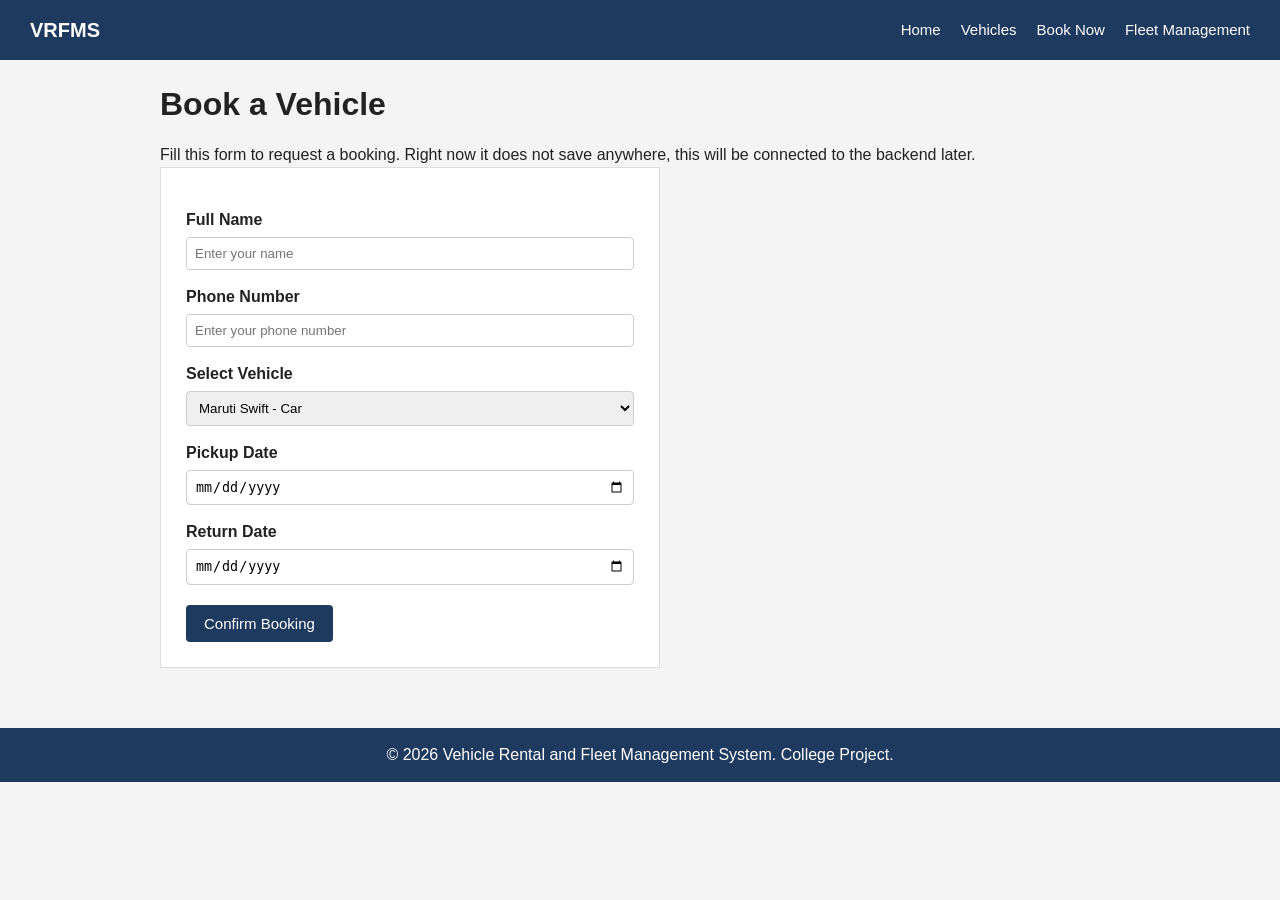
==== booking.html @ b18475ec "Add booking page" ====
<!DOCTYPE html>
<html lang="en">
<head>
    <meta charset="UTF-8">
    <title>Book a Vehicle</title>
    <link rel="stylesheet" href="css/common.css">
    <link rel="stylesheet" href="css/booking.css">
</head>
<body>

    <!-- Navbar -->
    <nav class="navbar">
        <div class="logo">VRFMS</div>
        <ul>
            <li><a href="index.html">Home</a></li>
            <li><a href="vehicles.html">Vehicles</a></li>
            <li><a href="booking.html">Book Now</a></li>
            <li><a href="fleet.html">Fleet Management</a></li>
        </ul>
    </nav>

    <div class="container">
        <h1>Book a Vehicle</h1>
        <p>Fill this form to request a booking. Right now it does not save anywhere, this will be connected to the backend later.</p>

        <form class="booking-form" action="#" method="post">

            <label for="fullname">Full Name</label>
            <input type="text" id="fullname" name="fullname" placeholder="Enter your name" required>

            <label for="phone">Phone Number</label>
            <input type="tel" id="phone" name="phone" placeholder="Enter your phone number" required>

            <label for="vehicle">Select Vehicle</label>
            <select id="vehicle" name="vehicle">
                <option value="swift">Maruti Swift - Car</option>
                <option value="creta">Hyundai Creta - SUV</option>
                <option value="re-classic">Royal Enfield Classic - Bike</option>
                <option value="bolero">Mahindra Bolero - Van</option>
            </select>

            <label for="pickup-date">Pickup Date</label>
            <input type="date" id="pickup-date" name="pickup-date" required>

            <label for="return-date">Return Date</label>
            <input type="date" id="return-date" name="return-date" required>

            <button type="submit">Confirm Booking</button>

        </form>
    </div>

    <footer class="footer">
        <p>&copy; 2026 Vehicle Rental and Fleet Management System. College Project.</p>
    </footer>

</body>
</html>
---- css/common.css ----
/* =========================================
   Common styles - used by ALL pages
   (navbar, footer, general layout, buttons)
   Owner: Member 1 (Team Lead) - others should
   only touch this file if the whole team agrees.
   ========================================= */

* {
    margin: 0;
    padding: 0;
    box-sizing: border-box;
}

body {
    font-family: Arial, Helvetica, sans-serif;
    background-color: #f4f4f4;
    color: #222;
    line-height: 1.5;
}

.navbar {
    background-color: #1e3a5f;
    padding: 15px 30px;
    display: flex;
    justify-content: space-between;
    align-items: center;
}

.navbar .logo {
    color: white;
    font-size: 20px;
    font-weight: bold;
}

.navbar ul {
    list-style: none;
    display: flex;
    gap: 20px;
}

.navbar ul li a {
    color: white;
    text-decoration: none;
    font-size: 15px;
}

.navbar ul li a:hover {
    text-decoration: underline;
}

.footer {
    background-color: #1e3a5f;
    color: white;
    text-align: center;
    padding: 15px;
    margin-top: 40px;
}

.container {
    max-width: 1000px;
    margin: 0 auto;
    padding: 20px;
}

h1, h2 {
    margin-bottom: 15px;
}

button, .btn {
    background-color: #1e3a5f;
    color: white;
    border: none;
    padding: 10px 18px;
    cursor: pointer;
    font-size: 15px;
    border-radius: 4px;
    text-decoration: none;
    display: inline-block;
}

button:hover, .btn:hover {
    background-color: #14283f;
}
---- css/booking.css ----
/* Booking page (booking.html) styles - Owner: Member 3 */

.booking-form {
    background: white;
    padding: 25px;
    border: 1px solid #ddd;
    max-width: 500px;
}

.booking-form label {
    display: block;
    margin-top: 15px;
    margin-bottom: 5px;
    font-weight: bold;
}

.booking-form input,
.booking-form select {
    width: 100%;
    padding: 8px;
    border: 1px solid #ccc;
    border-radius: 4px;
}

.booking-form button {
    margin-top: 20px;
}
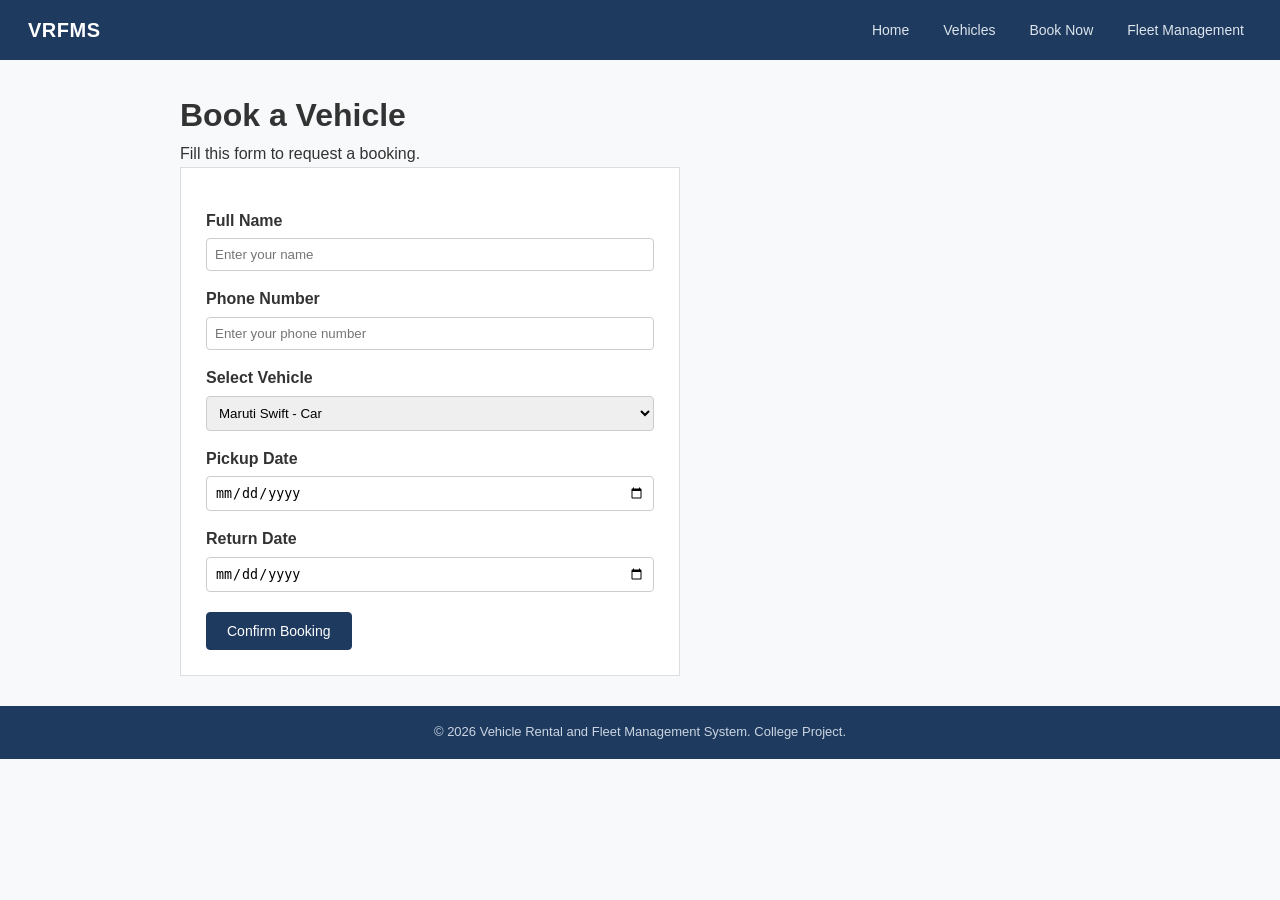
==== commit 43aa5375: "Update booking form and improve input validation Removed placeholder text about backend connection a" ====
--- a/booking.html
+++ b/booking.html
@@ -1,14 +1,16 @@
+
 <!DOCTYPE html>
 <html lang="en">
 <head>
     <meta charset="UTF-8">
+    <meta name="viewport" content="width=device-width, initial-scale=1.0">
     <title>Book a Vehicle</title>
+
     <link rel="stylesheet" href="css/common.css">
     <link rel="stylesheet" href="css/booking.css">
 </head>
 <body>
 
-    <!-- Navbar -->
     <nav class="navbar">
         <div class="logo">VRFMS</div>
         <ul>
@@ -21,18 +23,21 @@
 
     <div class="container">
         <h1>Book a Vehicle</h1>
-        <p>Fill this form to request a booking. Right now it does not save anywhere, this will be connected to the backend later.</p>
+        <p>Fill this form to request a booking.</p>
 
         <form class="booking-form" action="#" method="post">
 
             <label for="fullname">Full Name</label>
-            <input type="text" id="fullname" name="fullname" placeholder="Enter your name" required>
+            <input type="text" id="fullname" name="fullname"
+                   placeholder="Enter your name" required>
 
             <label for="phone">Phone Number</label>
-            <input type="tel" id="phone" name="phone" placeholder="Enter your phone number" required>
+            <input type="tel" id="phone" name="phone"
+                   placeholder="Enter your phone number"
+                   pattern="[0-9]{10}" required>
 
             <label for="vehicle">Select Vehicle</label>
-            <select id="vehicle" name="vehicle">
+            <select id="vehicle" name="vehicle" required>
                 <option value="swift">Maruti Swift - Car</option>
                 <option value="creta">Hyundai Creta - SUV</option>
                 <option value="re-classic">Royal Enfield Classic - Bike</option>
@@ -40,10 +45,12 @@
             </select>
 
             <label for="pickup-date">Pickup Date</label>
-            <input type="date" id="pickup-date" name="pickup-date" required>
+            <input type="date" id="pickup-date"
+                   name="pickup-date" required>
 
             <label for="return-date">Return Date</label>
-            <input type="date" id="return-date" name="return-date" required>
+            <input type="date" id="return-date"
+                   name="return-date" required>
 
             <button type="submit">Confirm Booking</button>
 
--- a/css/common.css
+++ b/css/common.css
@@ -1,9 +1,4 @@
-/* =========================================
-   Common styles - used by ALL pages
-   (navbar, footer, general layout, buttons)
-   Owner: Member 1 (Team Lead) - others should
-   only touch this file if the whole team agrees.
-   ========================================= */
+   /* Common styles - used by ALL pages  (navbar, footer, general layout, buttons)*/   
 
 * {
     margin: 0;
@@ -13,71 +8,88 @@
 
 body {
     font-family: Arial, Helvetica, sans-serif;
-    background-color: #f4f4f4;
-    color: #222;
-    line-height: 1.5;
+    background-color: #f7f9fa;
+    color: #333333;
+    line-height: 1.6;
 }
 
+/* for footer at bottom */
+.whole {
+    min-height: 100vh;
+    display: flex;
+    flex-direction: column;
+}
+
+/* Navbar */
 .navbar {
     background-color: #1e3a5f;
-    padding: 15px 30px;
+    padding: 14px 28px;
     display: flex;
     justify-content: space-between;
     align-items: center;
 }
 
 .navbar .logo {
-    color: white;
+    color: #ffffff;
     font-size: 20px;
     font-weight: bold;
+    letter-spacing: 0.5px;
 }
 
 .navbar ul {
     list-style: none;
     display: flex;
-    gap: 20px;
+    gap: 18px;
 }
 
 .navbar ul li a {
-    color: white;
+    color: #dce4ec;
     text-decoration: none;
-    font-size: 15px;
+    font-size: 14px;
+    padding: 5px 8px;
+    border-radius: 4px;
 }
 
 .navbar ul li a:hover {
-    text-decoration: underline;
+    color: #ffffff;
+    background-color: rgba(255, 255, 255, 0.1);
 }
 
-.footer {
-    background-color: #1e3a5f;
-    color: white;
-    text-align: center;
-    padding: 15px;
-    margin-top: 40px;
+/* Main Container */
+.container {
+    max-width: 960px;
+    width: 100%;
+    margin: 0 auto;
+    padding: 30px 20px;
 }
 
-.container {
-    max-width: 1000px;
-    margin: 0 auto;
-    padding: 20px;
-}
-
-h1, h2 {
-    margin-bottom: 15px;
-}
-
-button, .btn {
+/* Buttons */
+button,
+.btn {
     background-color: #1e3a5f;
-    color: white;
-    border: none;
-    padding: 10px 18px;
+    color: #ffffff;
+    border: 1px solid #1e3a5f;
+    padding: 10px 20px;
     cursor: pointer;
-    font-size: 15px;
+    font-size: 14px;
+    font-weight: 500;
     border-radius: 4px;
     text-decoration: none;
     display: inline-block;
 }
 
-button:hover, .btn:hover {
-    background-color: #14283f;
+button:hover,
+.btn:hover {
+    background-color: #15283f;
+    border-color: #15283f;
 }
+
+/* Sticky Footer */
+.footer {
+    background-color: #1e3a5f;
+    color: #cbd5e1;
+    text-align: center;
+    padding: 16px 20px;
+    font-size: 13px;
+    margin-top: auto;
+}
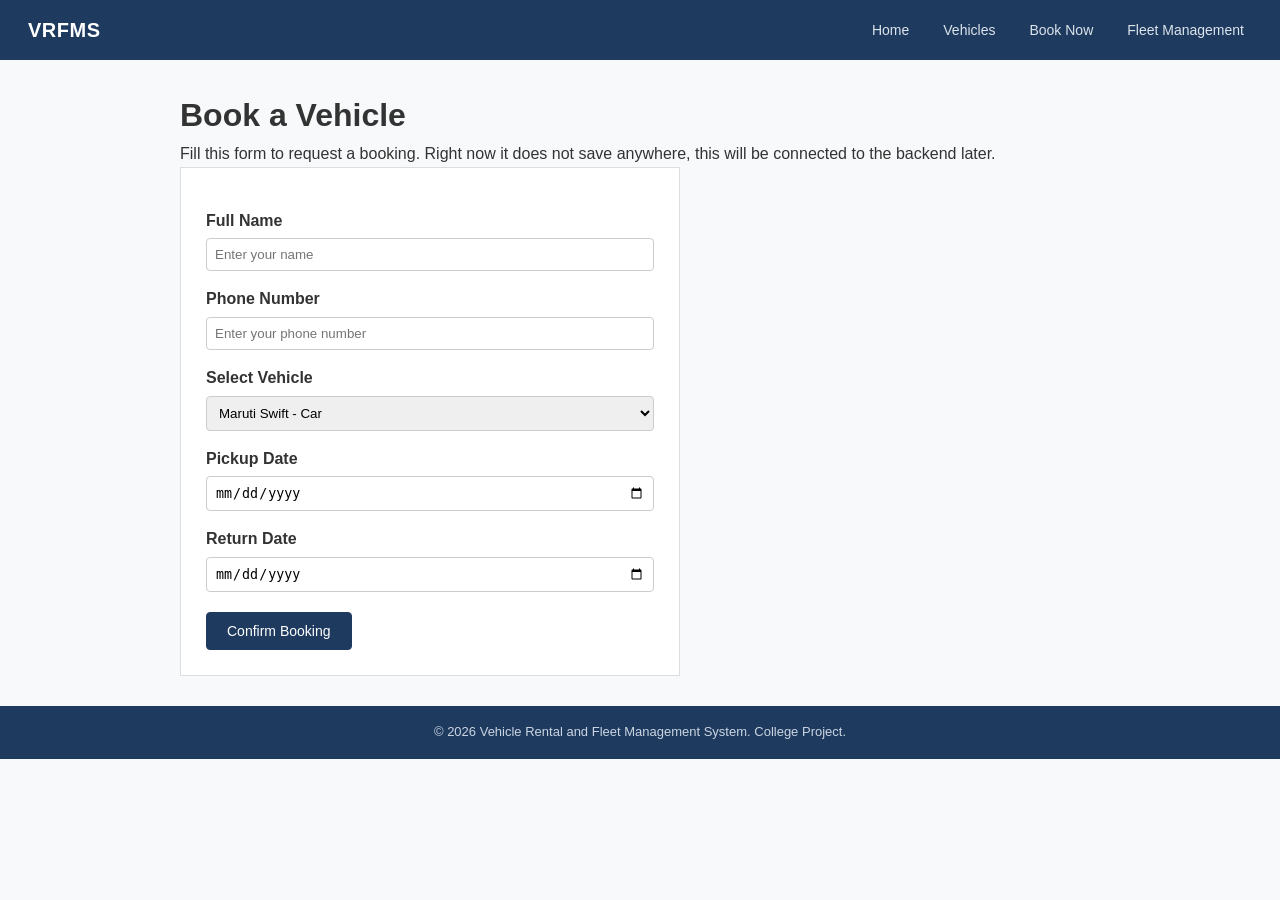
==== commit f50341c4: "Merge pull request #7 from shivadixt/dev Dev" ====
--- a/booking.html
+++ b/booking.html
@@ -1,16 +1,14 @@
-
 <!DOCTYPE html>
 <html lang="en">
 <head>
     <meta charset="UTF-8">
-    <meta name="viewport" content="width=device-width, initial-scale=1.0">
     <title>Book a Vehicle</title>
-
     <link rel="stylesheet" href="css/common.css">
     <link rel="stylesheet" href="css/booking.css">
 </head>
 <body>
 
+    <!-- Navbar -->
     <nav class="navbar">
         <div class="logo">VRFMS</div>
         <ul>
@@ -23,21 +21,18 @@
 
     <div class="container">
         <h1>Book a Vehicle</h1>
-        <p>Fill this form to request a booking.</p>
+        <p>Fill this form to request a booking. Right now it does not save anywhere, this will be connected to the backend later.</p>
 
         <form class="booking-form" action="#" method="post">
 
             <label for="fullname">Full Name</label>
-            <input type="text" id="fullname" name="fullname"
-                   placeholder="Enter your name" required>
+            <input type="text" id="fullname" name="fullname" placeholder="Enter your name" required>
 
             <label for="phone">Phone Number</label>
-            <input type="tel" id="phone" name="phone"
-                   placeholder="Enter your phone number"
-                   pattern="[0-9]{10}" required>
+            <input type="tel" id="phone" name="phone" placeholder="Enter your phone number" required>
 
             <label for="vehicle">Select Vehicle</label>
-            <select id="vehicle" name="vehicle" required>
+            <select id="vehicle" name="vehicle">
                 <option value="swift">Maruti Swift - Car</option>
                 <option value="creta">Hyundai Creta - SUV</option>
                 <option value="re-classic">Royal Enfield Classic - Bike</option>
@@ -45,12 +40,10 @@
             </select>
 
             <label for="pickup-date">Pickup Date</label>
-            <input type="date" id="pickup-date"
-                   name="pickup-date" required>
+            <input type="date" id="pickup-date" name="pickup-date" required>
 
             <label for="return-date">Return Date</label>
-            <input type="date" id="return-date"
-                   name="return-date" required>
+            <input type="date" id="return-date" name="return-date" required>
 
             <button type="submit">Confirm Booking</button>
 
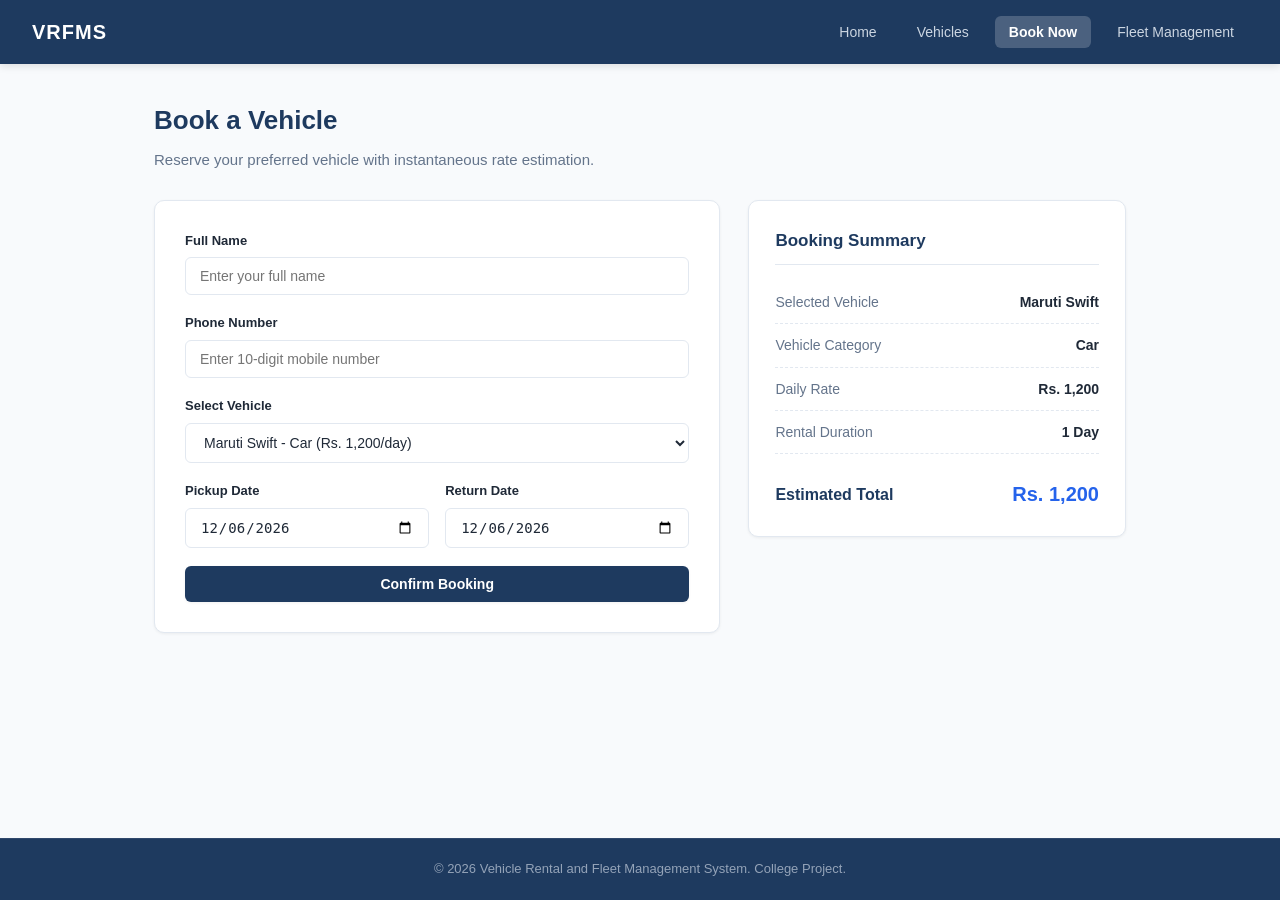
==== commit 54242a42: "Enhance UI across all pages, add booking and fleet JS modules, and refine styling" ====
--- a/booking.html
+++ b/booking.html
@@ -2,57 +2,135 @@
 <html lang="en">
 <head>
     <meta charset="UTF-8">
-    <title>Book a Vehicle</title>
+    <meta name="viewport" content="width=device-width, initial-scale=1.0">
+    <title>Book a Vehicle - VRFMS</title>
     <link rel="stylesheet" href="css/common.css">
     <link rel="stylesheet" href="css/booking.css">
 </head>
 <body>
+    <div class="whole">
+        <nav class="navbar">
+            <div class="logo">VRFMS</div>
+            <ul>
+                <li><a href="index.html">Home</a></li>
+                <li><a href="vehicles.html">Vehicles</a></li>
+                <li><a href="booking.html" class="active">Book Now</a></li>
+                <li><a href="fleet.html">Fleet Management</a></li>
+            </ul>
+        </nav>
 
-    <!-- Navbar -->
-    <nav class="navbar">
-        <div class="logo">VRFMS</div>
-        <ul>
-            <li><a href="index.html">Home</a></li>
-            <li><a href="vehicles.html">Vehicles</a></li>
-            <li><a href="booking.html">Book Now</a></li>
-            <li><a href="fleet.html">Fleet Management</a></li>
-        </ul>
-    </nav>
+        <div class="container">
+            <div class="page-header">
+                <h1>Book a Vehicle</h1>
+                <p>Reserve your preferred vehicle with instantaneous rate estimation.</p>
+            </div>
 
-    <div class="container">
-        <h1>Book a Vehicle</h1>
-        <p>Fill this form to request a booking. Right now it does not save anywhere, this will be connected to the backend later.</p>
+            <div id="bookingContainer" class="booking-layout">
+                <div class="booking-card">
+                    <form id="bookingForm" class="booking-form">
+                        <div class="form-group">
+                            <label for="fullname">Full Name</label>
+                            <input type="text" id="fullname" name="fullname" placeholder="Enter your full name" required>
+                        </div>
 
-        <form class="booking-form" action="#" method="post">
+                        <div class="form-group">
+                            <label for="phone">Phone Number</label>
+                            <input type="tel" id="phone" name="phone" placeholder="Enter 10-digit mobile number" required>
+                            <span id="phoneError" class="form-error">Please enter a valid 10-digit phone number.</span>
+                        </div>
 
-            <label for="fullname">Full Name</label>
-            <input type="text" id="fullname" name="fullname" placeholder="Enter your name" required>
+                        <div class="form-group">
+                            <label for="vehicle">Select Vehicle</label>
+                            <select id="vehicle" name="vehicle">
+                                <option value="swift" data-name="Maruti Swift" data-type="Car" data-price="1200">Maruti Swift - Car (Rs. 1,200/day)</option>
+                                <option value="creta" data-name="Hyundai Creta" data-type="SUV" data-price="2200">Hyundai Creta - SUV (Rs. 2,200/day)</option>
+                                <option value="re-classic" data-name="Royal Enfield Classic" data-type="Bike" data-price="700">Royal Enfield Classic - Bike (Rs. 700/day)</option>
+                                <option value="bolero" data-name="Mahindra Bolero" data-type="Van" data-price="1800">Mahindra Bolero - Van (Rs. 1,800/day)</option>
+                            </select>
+                        </div>
 
-            <label for="phone">Phone Number</label>
-            <input type="tel" id="phone" name="phone" placeholder="Enter your phone number" required>
+                        <div class="form-row">
+                            <div class="form-group">
+                                <label for="pickup-date">Pickup Date</label>
+                                <input type="date" id="pickup-date" name="pickup-date" required>
+                            </div>
 
-            <label for="vehicle">Select Vehicle</label>
-            <select id="vehicle" name="vehicle">
-                <option value="swift">Maruti Swift - Car</option>
-                <option value="creta">Hyundai Creta - SUV</option>
-                <option value="re-classic">Royal Enfield Classic - Bike</option>
-                <option value="bolero">Mahindra Bolero - Van</option>
-            </select>
+                            <div class="form-group">
+                                <label for="return-date">Return Date</label>
+                                <input type="date" id="return-date" name="return-date" required>
+                            </div>
+                        </div>
+                        <span id="dateError" class="form-error">Return date must be on or after pickup date.</span>
 
-            <label for="pickup-date">Pickup Date</label>
-            <input type="date" id="pickup-date" name="pickup-date" required>
+                        <button type="submit" id="submitBookingBtn" class="btn">Confirm Booking</button>
+                    </form>
+                </div>
 
-            <label for="return-date">Return Date</label>
-            <input type="date" id="return-date" name="return-date" required>
+                <div class="booking-summary-card">
+                    <h3>Booking Summary</h3>
+                    <div class="summary-item">
+                        <span>Selected Vehicle</span>
+                        <span id="summaryVehicle">Maruti Swift</span>
+                    </div>
+                    <div class="summary-item">
+                        <span>Vehicle Category</span>
+                        <span id="summaryType">Car</span>
+                    </div>
+                    <div class="summary-item">
+                        <span>Daily Rate</span>
+                        <span id="summaryDailyRate">Rs. 1,200</span>
+                    </div>
+                    <div class="summary-item">
+                        <span>Rental Duration</span>
+                        <span id="summaryDays">1 Day</span>
+                    </div>
+                    <div class="summary-total">
+                        <span>Estimated Total</span>
+                        <span id="summaryTotal" class="total-amount">Rs. 1,200</span>
+                    </div>
+                </div>
+            </div>
 
-            <button type="submit">Confirm Booking</button>
+            <div id="confirmationCard" class="confirmation-card">
+                <div class="confirmation-header">
+                    <h2>Booking Confirmed</h2>
+                    <p>Your vehicle reservation request has been registered successfully.</p>
+                </div>
+                <div class="confirmation-details">
+                    <div class="confirmation-row">
+                        <span>Booking Reference</span>
+                        <span id="confirmId">BK-1001</span>
+                    </div>
+                    <div class="confirmation-row">
+                        <span>Customer Name</span>
+                        <span id="confirmName"></span>
+                    </div>
+                    <div class="confirmation-row">
+                        <span>Contact Number</span>
+                        <span id="confirmPhone"></span>
+                    </div>
+                    <div class="confirmation-row">
+                        <span>Vehicle</span>
+                        <span id="confirmVehicle"></span>
+                    </div>
+                    <div class="confirmation-row">
+                        <span>Rental Period</span>
+                        <span id="confirmDates"></span>
+                    </div>
+                    <div class="confirmation-row">
+                        <span>Total Estimated Rent</span>
+                        <span id="confirmTotal"></span>
+                    </div>
+                </div>
+                <button type="button" id="bookAgainBtn" class="btn btn-secondary">Make Another Booking</button>
+            </div>
+        </div>
 
-        </form>
+        <footer class="footer">
+            <p>&copy; 2026 Vehicle Rental and Fleet Management System. College Project.</p>
+        </footer>
     </div>
 
-    <footer class="footer">
-        <p>&copy; 2026 Vehicle Rental and Fleet Management System. College Project.</p>
-    </footer>
-
+    <script src="js/booking.js"></script>
 </body>
 </html>
--- a/css/common.css
+++ b/css/common.css
@@ -1,4 +1,23 @@
-   /* Common styles - used by ALL pages  (navbar, footer, general layout, buttons)*/   
+:root {
+    --primary: #1e3a5f;
+    --primary-hover: #152c49;
+    --primary-light: #e8f0fe;
+    --accent: #2563eb;
+    --text-dark: #1f2937;
+    --text-muted: #64748b;
+    --bg-main: #f8fafc;
+    --bg-card: #ffffff;
+    --border-color: #e2e8f0;
+    --success: #16a34a;
+    --success-bg: #dcfce7;
+    --danger: #dc2626;
+    --danger-bg: #fee2e2;
+    --radius-sm: 6px;
+    --radius-md: 10px;
+    --radius-lg: 14px;
+    --shadow-sm: 0 1px 3px rgba(0, 0, 0, 0.06);
+    --shadow-md: 0 4px 12px rgba(0, 0, 0, 0.08);
+}
 
 * {
     margin: 0;
@@ -7,89 +26,178 @@
 }
 
 body {
-    font-family: Arial, Helvetica, sans-serif;
-    background-color: #f7f9fa;
-    color: #333333;
+    font-family: -apple-system, BlinkMacSystemFont, "Segoe UI", Roboto, Helvetica, Arial, sans-serif;
+    background-color: var(--bg-main);
+    color: var(--text-dark);
     line-height: 1.6;
-}
-
-/* for footer at bottom */
+    min-height: 100vh;
+    display: flex;
+    flex-direction: column;
+}
+
 .whole {
     min-height: 100vh;
     display: flex;
     flex-direction: column;
-}
-
-/* Navbar */
+    flex: 1;
+}
+
 .navbar {
-    background-color: #1e3a5f;
-    padding: 14px 28px;
+    background-color: var(--primary);
+    padding: 16px 32px;
     display: flex;
     justify-content: space-between;
     align-items: center;
+    box-shadow: 0 2px 8px rgba(0, 0, 0, 0.12);
 }
 
 .navbar .logo {
     color: #ffffff;
     font-size: 20px;
-    font-weight: bold;
-    letter-spacing: 0.5px;
+    font-weight: 700;
+    letter-spacing: 1px;
 }
 
 .navbar ul {
     list-style: none;
     display: flex;
-    gap: 18px;
+    gap: 12px;
 }
 
 .navbar ul li a {
-    color: #dce4ec;
+    color: #cbd5e1;
     text-decoration: none;
     font-size: 14px;
-    padding: 5px 8px;
-    border-radius: 4px;
+    font-weight: 500;
+    padding: 8px 14px;
+    border-radius: var(--radius-sm);
+    transition: all 0.2s ease;
 }
 
 .navbar ul li a:hover {
     color: #ffffff;
-    background-color: rgba(255, 255, 255, 0.1);
-}
-
-/* Main Container */
+    background-color: rgba(255, 255, 255, 0.12);
+}
+
+.navbar ul li a.active {
+    color: #ffffff;
+    background-color: rgba(255, 255, 255, 0.2);
+    font-weight: 600;
+}
+
 .container {
-    max-width: 960px;
+    max-width: 1020px;
     width: 100%;
     margin: 0 auto;
-    padding: 30px 20px;
-}
-
-/* Buttons */
+    padding: 36px 24px;
+    flex: 1;
+}
+
+.page-header {
+    margin-bottom: 28px;
+}
+
+.page-header h1 {
+    font-size: 26px;
+    color: var(--primary);
+    font-weight: 700;
+    margin-bottom: 6px;
+}
+
+.page-header p {
+    color: var(--text-muted);
+    font-size: 15px;
+}
+
 button,
 .btn {
-    background-color: #1e3a5f;
-    color: #ffffff;
-    border: 1px solid #1e3a5f;
+    background-color: var(--primary);
+    color: #ffffff;
+    border: none;
     padding: 10px 20px;
     cursor: pointer;
     font-size: 14px;
-    font-weight: 500;
-    border-radius: 4px;
+    font-weight: 600;
+    border-radius: var(--radius-sm);
     text-decoration: none;
-    display: inline-block;
+    display: inline-flex;
+    align-items: center;
+    justify-content: center;
+    gap: 6px;
+    transition: background-color 0.2s ease, transform 0.1s ease, box-shadow 0.2s ease;
+    box-shadow: var(--shadow-sm);
 }
 
 button:hover,
 .btn:hover {
-    background-color: #15283f;
-    border-color: #15283f;
-}
-
-/* Sticky Footer */
+    background-color: var(--primary-hover);
+    box-shadow: var(--shadow-md);
+}
+
+button:active,
+.btn:active {
+    transform: translateY(1px);
+}
+
+.btn-secondary {
+    background-color: #ffffff;
+    color: var(--primary);
+    border: 1px solid var(--border-color);
+}
+
+.btn-secondary:hover {
+    background-color: #f1f5f9;
+    border-color: #cbd5e1;
+}
+
+.btn-sm {
+    padding: 6px 12px;
+    font-size: 13px;
+}
+
+.status-available {
+    color: var(--success);
+    font-weight: 700;
+}
+
+.status-rented {
+    color: var(--danger);
+    font-weight: 700;
+}
+
+input[type="text"],
+input[type="number"],
+input[type="tel"],
+input[type="date"],
+input[type="search"],
+select {
+    width: 100%;
+    padding: 10px 14px;
+    font-size: 14px;
+    color: var(--text-dark);
+    background-color: #ffffff;
+    border: 1px solid var(--border-color);
+    border-radius: var(--radius-sm);
+    outline: none;
+    transition: border-color 0.2s ease, box-shadow 0.2s ease;
+}
+
+input[type="text"]:focus,
+input[type="number"]:focus,
+input[type="tel"]:focus,
+input[type="date"]:focus,
+input[type="search"]:focus,
+select:focus {
+    border-color: var(--accent);
+    box-shadow: 0 0 0 3px rgba(37, 99, 235, 0.15);
+}
+
 .footer {
-    background-color: #1e3a5f;
-    color: #cbd5e1;
+    background-color: var(--primary);
+    color: #94a3b8;
     text-align: center;
-    padding: 16px 20px;
+    padding: 20px;
     font-size: 13px;
     margin-top: auto;
-}+    border-top: 1px solid rgba(255, 255, 255, 0.08);
+}
--- a/css/booking.css
+++ b/css/booking.css
@@ -1,27 +1,174 @@
-/* Booking page (booking.html) styles - Owner: Member 3 */
+.booking-layout {
+    display: grid;
+    grid-template-columns: 3fr 2fr;
+    gap: 28px;
+    align-items: start;
+}
+
+@media (max-width: 820px) {
+    .booking-layout {
+        grid-template-columns: 1fr;
+    }
+}
+
+.booking-card {
+    background-color: var(--bg-card);
+    border: 1px solid var(--border-color);
+    border-radius: var(--radius-md);
+    padding: 30px;
+    box-shadow: var(--shadow-sm);
+}
 
 .booking-form {
-    background: white;
-    padding: 25px;
-    border: 1px solid #ddd;
-    max-width: 500px;
+    display: flex;
+    flex-direction: column;
+    gap: 18px;
 }
 
-.booking-form label {
-    display: block;
-    margin-top: 15px;
-    margin-bottom: 5px;
-    font-weight: bold;
+.form-group {
+    display: flex;
+    flex-direction: column;
+    gap: 6px;
 }
 
-.booking-form input,
-.booking-form select {
-    width: 100%;
-    padding: 8px;
-    border: 1px solid #ccc;
-    border-radius: 4px;
+.form-group label {
+    font-size: 13px;
+    font-weight: 600;
+    color: var(--text-dark);
 }
 
-.booking-form button {
-    margin-top: 20px;
+.form-row {
+    display: grid;
+    grid-template-columns: 1fr 1fr;
+    gap: 16px;
 }
+
+@media (max-width: 480px) {
+    .form-row {
+        grid-template-columns: 1fr;
+    }
+}
+
+.booking-summary-card {
+    background-color: var(--bg-card);
+    border: 1px solid var(--border-color);
+    border-radius: var(--radius-md);
+    padding: 26px;
+    box-shadow: var(--shadow-sm);
+}
+
+.booking-summary-card h3 {
+    font-size: 17px;
+    color: var(--primary);
+    font-weight: 700;
+    margin-bottom: 16px;
+    padding-bottom: 10px;
+    border-bottom: 1px solid var(--border-color);
+}
+
+.summary-item {
+    display: flex;
+    justify-content: space-between;
+    align-items: center;
+    padding: 10px 0;
+    font-size: 14px;
+    border-bottom: 1px dashed var(--border-color);
+}
+
+.summary-item span:first-child {
+    color: var(--text-muted);
+}
+
+.summary-item span:last-child {
+    font-weight: 600;
+    color: var(--text-dark);
+}
+
+.summary-total {
+    display: flex;
+    justify-content: space-between;
+    align-items: center;
+    padding-top: 16px;
+    margin-top: 8px;
+    font-size: 16px;
+    font-weight: 700;
+    color: var(--primary);
+}
+
+.summary-total .total-amount {
+    font-size: 20px;
+    color: var(--accent);
+}
+
+.confirmation-card {
+    background-color: var(--bg-card);
+    border: 1px solid #bbf7d0;
+    border-radius: var(--radius-md);
+    padding: 32px;
+    box-shadow: var(--shadow-sm);
+    text-align: center;
+    display: none;
+}
+
+.confirmation-card.visible {
+    display: block;
+}
+
+.confirmation-header {
+    margin-bottom: 20px;
+}
+
+.confirmation-header h2 {
+    color: var(--success);
+    font-size: 22px;
+    font-weight: 700;
+    margin-bottom: 6px;
+}
+
+.confirmation-header p {
+    color: var(--text-muted);
+    font-size: 14px;
+}
+
+.confirmation-details {
+    max-width: 440px;
+    margin: 0 auto 24px;
+    background-color: var(--bg-main);
+    border: 1px solid var(--border-color);
+    border-radius: var(--radius-sm);
+    padding: 18px 20px;
+    text-align: left;
+}
+
+.confirmation-row {
+    display: flex;
+    justify-content: space-between;
+    padding: 8px 0;
+    font-size: 14px;
+    border-bottom: 1px solid var(--border-color);
+}
+
+.confirmation-row:last-child {
+    border-bottom: none;
+}
+
+.confirmation-row span:first-child {
+    color: var(--text-muted);
+}
+
+.confirmation-row span:last-child {
+    font-weight: 600;
+    color: var(--text-dark);
+}
+
+.form-error {
+    color: var(--danger);
+    font-size: 13px;
+    font-weight: 500;
+    margin-top: 4px;
+    display: none;
+}
+
+.form-error.visible {
+    display: block;
+}
